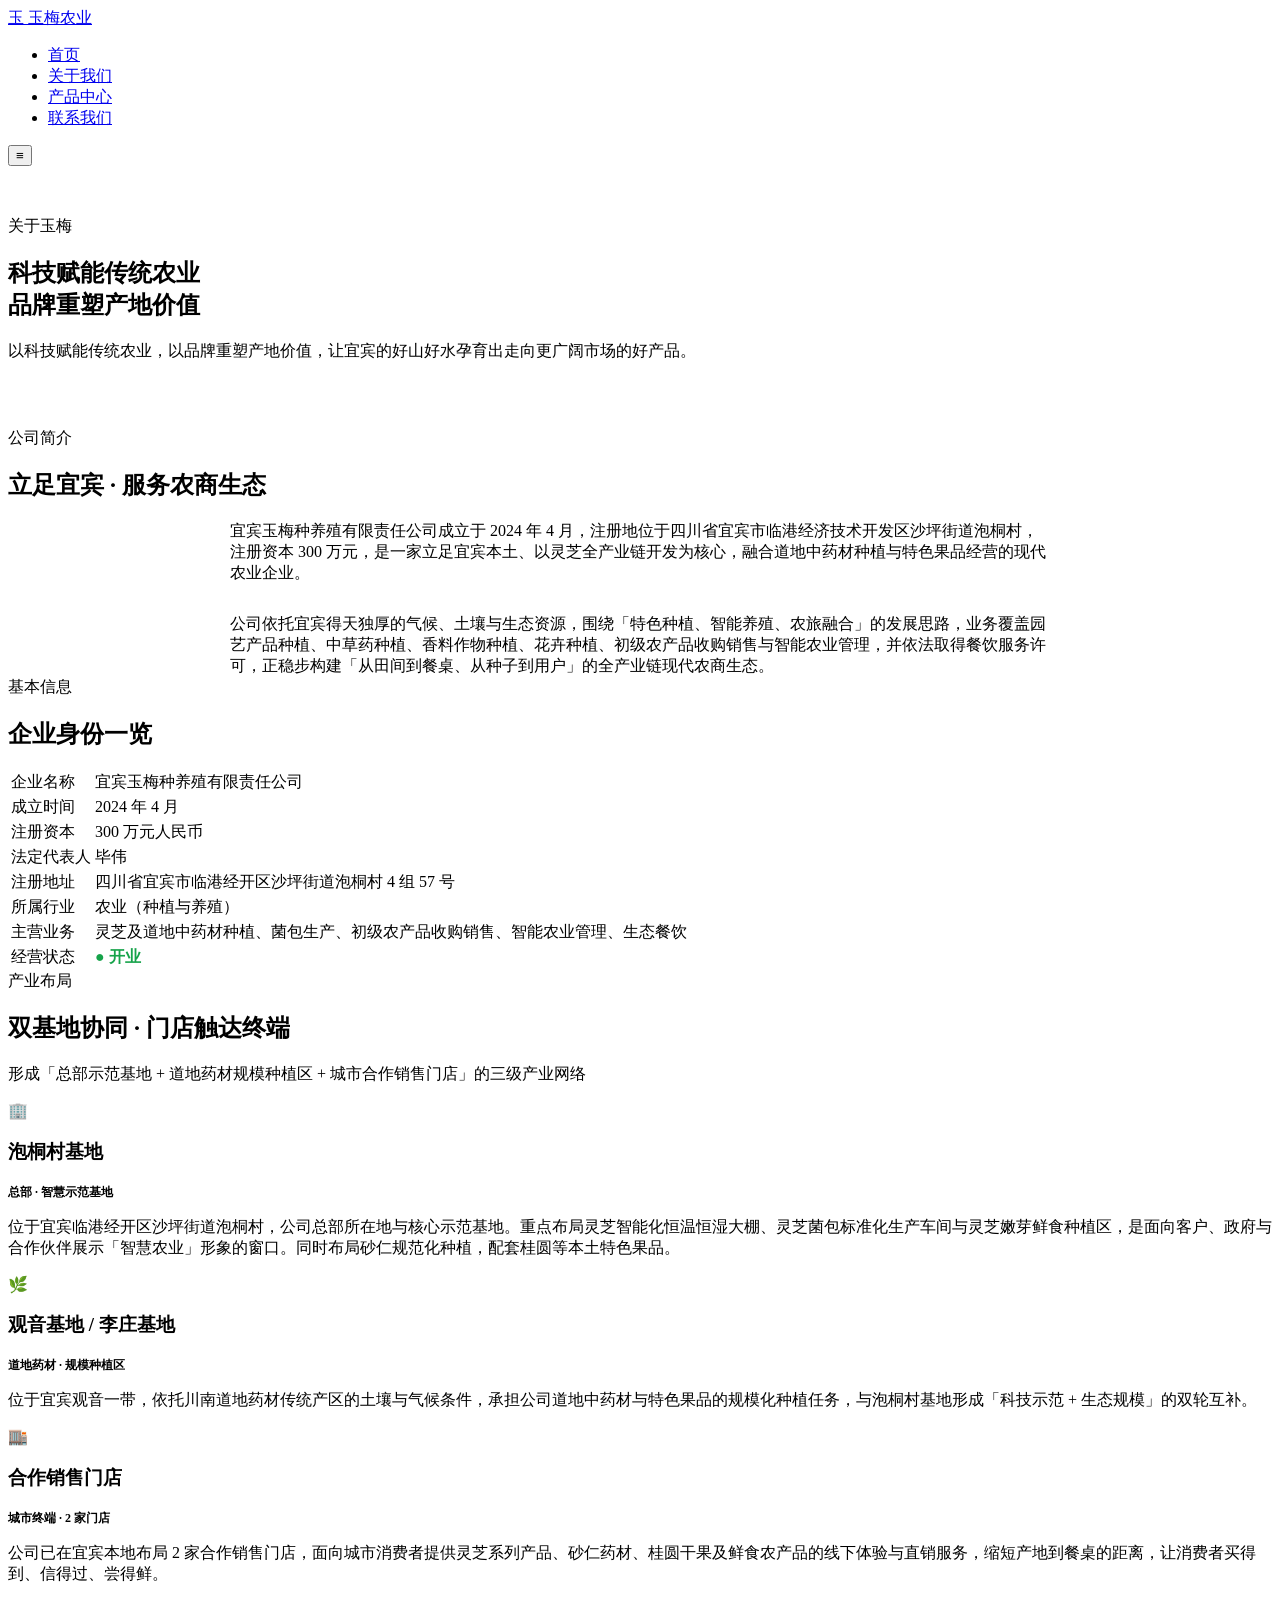
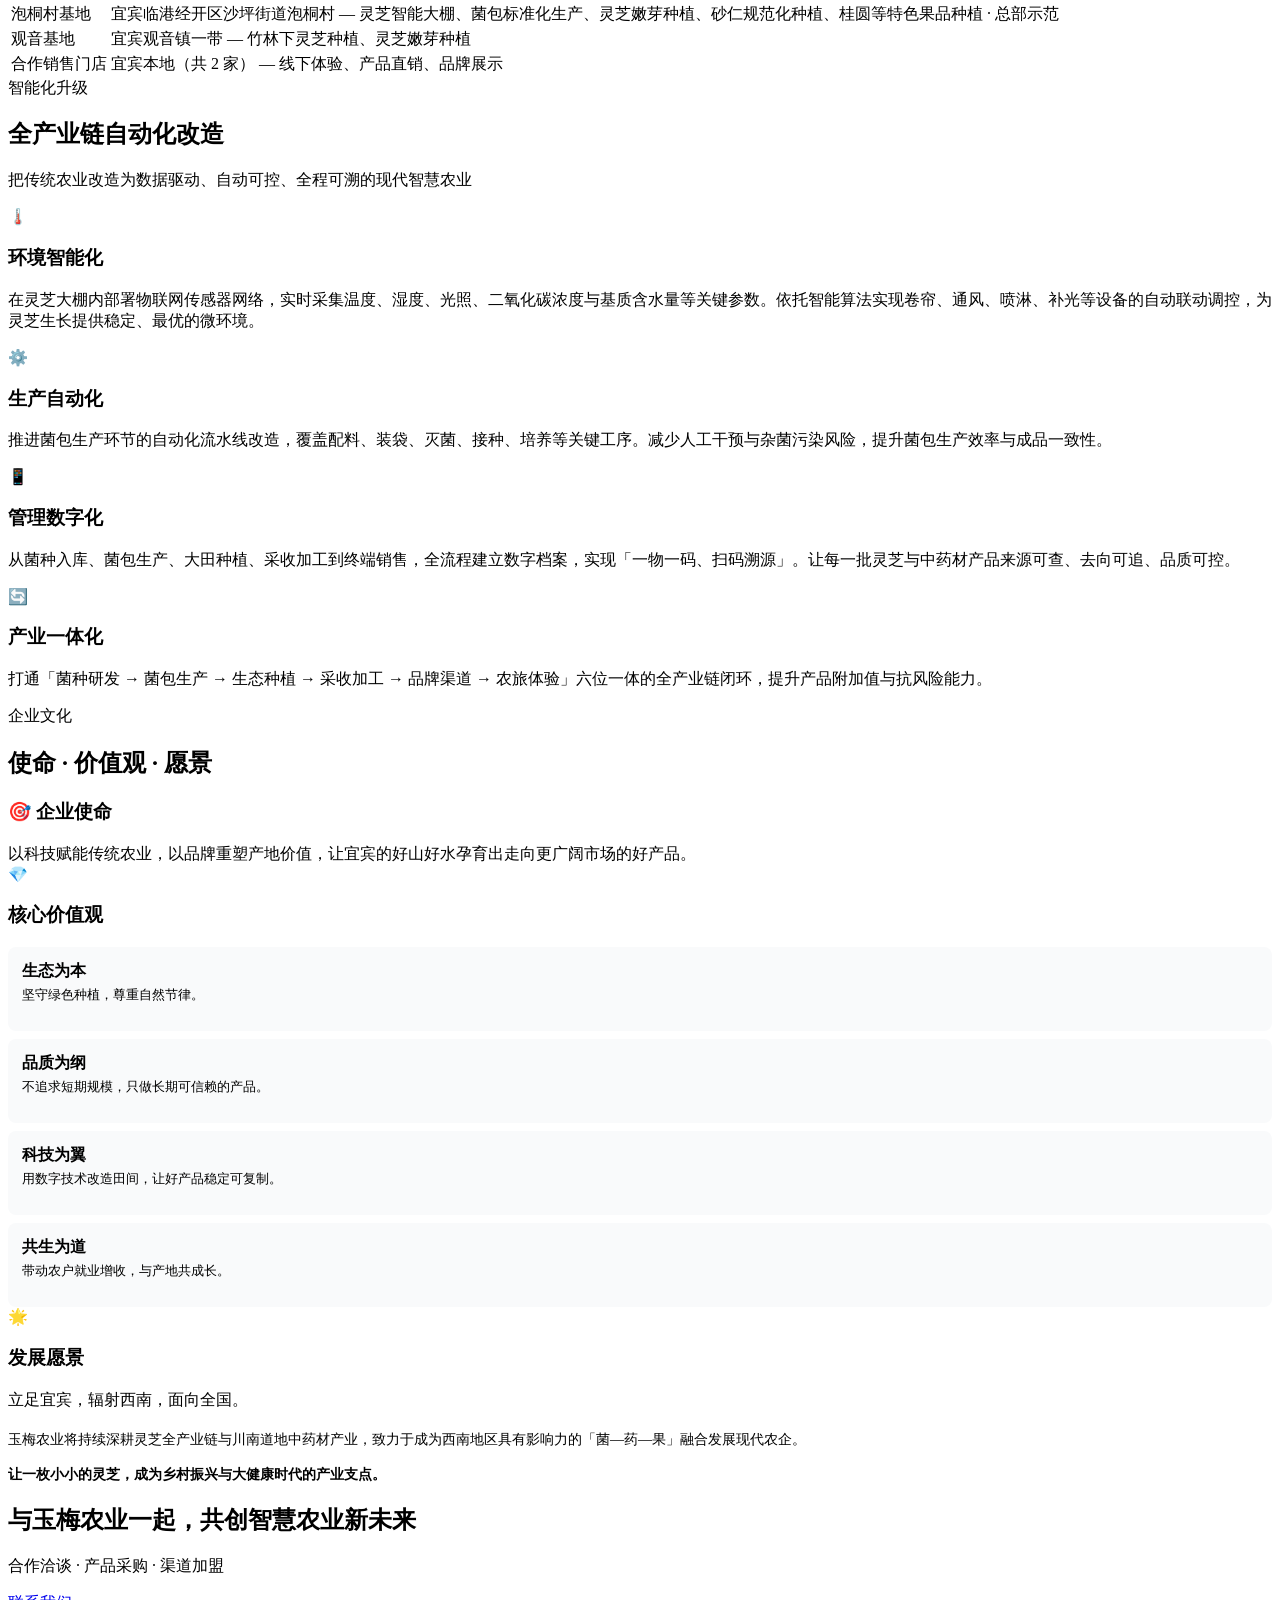
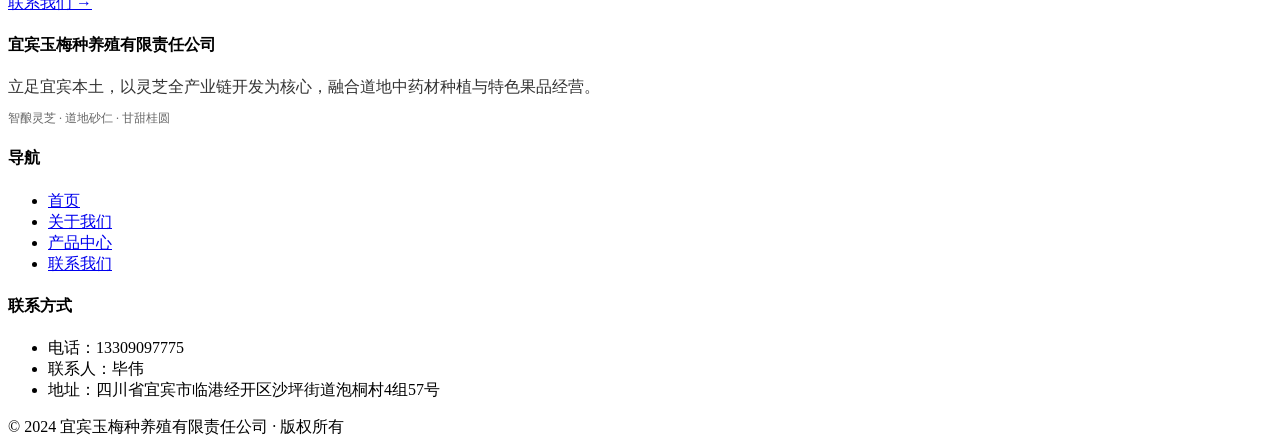
==== about.html @ 23564739 "Update about.html" ====
<!DOCTYPE html>
<html lang="zh-CN">
<head>
<meta charset="UTF-8">
<meta name="viewport" content="width=device-width, initial-scale=1.0">
<title>关于我们 · 宜宾玉梅种养殖有限责任公司</title>
<link rel="stylesheet" href="assets/style.css">
</head>
<body>

<nav class="navbar">
  <div class="container">
    <a href="index.html" class="logo">
      <span class="logo-mark">玉</span>
      <span>玉梅农业</span>
    </a>
    <ul class="nav-menu" id="navMenu">
      <li><a href="index.html">首页</a></li>
      <li><a href="about.html" class="active">关于我们</a></li>
      <li><a href="products.html">产品中心</a></li>
      <li><a href="contact.html">联系我们</a></li>
    </ul>
    <button class="nav-toggle" id="navToggle" aria-label="菜单">≡</button>
  </div>
</nav>

<!-- Hero 小幅 -->
<section class="hero" style="padding:50px 0 50px;">
  <div class="container">
    <div>
      <div class="hero-tag"><span class="dot"></span>关于玉梅</div>
      <h1>科技赋能传统农业<br>品牌<span class="accent">重塑产地价值</span></h1>
      <p>以科技赋能传统农业，以品牌重塑产地价值，让宜宾的好山好水孕育出走向更广阔市场的好产品。</p>
    </div>
  </div>
</section>

<!-- 公司简介 -->
<section class="section section-alt">
  <div class="container">
    <div class="section-header">
      <span class="eyebrow">公司简介</span>
      <h2>立足宜宾 · 服务农商生态</h2>
    </div>
    <p class="lead text-center" style="max-width:820px;margin:0 auto 30px;">
      宜宾玉梅种养殖有限责任公司成立于 2024 年 4 月，注册地位于四川省宜宾市临港经济技术开发区沙坪街道泡桐村，注册资本 300 万元，是一家立足宜宾本土、以灵芝全产业链开发为核心，融合道地中药材种植与特色果品经营的现代农业企业。
    </p>
    <p class="lead text-center" style="max-width:820px;margin:0 auto;">
      公司依托宜宾得天独厚的气候、土壤与生态资源，围绕「特色种植、智能养殖、农旅融合」的发展思路，业务覆盖园艺产品种植、中草药种植、香料作物种植、花卉种植、初级农产品收购销售与智能农业管理，并依法取得餐饮服务许可，正稳步构建「从田间到餐桌、从种子到用户」的全产业链现代农商生态。
    </p>
  </div>
</section>

<!-- 基本信息 -->
<section class="section">
  <div class="container">
    <div class="section-header">
      <span class="eyebrow">基本信息</span>
      <h2>企业身份一览</h2>
    </div>
    <table class="info-table">
      <tr><td class="label">企业名称</td><td class="value">宜宾玉梅种养殖有限责任公司</td></tr>
      <tr><td class="label">成立时间</td><td class="value">2024 年 4 月</td></tr>
      <tr><td class="label">注册资本</td><td class="value">300 万元人民币</td></tr>
      <tr><td class="label">法定代表人</td><td class="value">毕伟</td></tr>
      <tr><td class="label">注册地址</td><td class="value">四川省宜宾市临港经开区沙坪街道泡桐村 4 组 57 号</td></tr>
      <tr><td class="label">所属行业</td><td class="value">农业（种植与养殖）</td></tr>
      <tr><td class="label">主营业务</td><td class="value">灵芝及道地中药材种植、菌包生产、初级农产品收购销售、智能农业管理、生态餐饮</td></tr>
      <tr><td class="label">经营状态</td><td class="value"><span style="color:#16A34A;font-weight:600;">● 开业</span></td></tr>
    </table>
  </div>
</section>

<!-- 产业布局 -->
<section class="section section-alt">
  <div class="container">
    <div class="section-header">
      <span class="eyebrow">产业布局</span>
      <h2>双基地协同 · 门店触达终端</h2>
      <p>形成「总部示范基地 + 道地药材规模种植区 + 城市合作销售门店」的三级产业网络</p>
    </div>
    <div class="grid grid-3">
      <div class="card">
        <div class="card-icon">🏢</div>
        <h3>泡桐村基地</h3>
        <p style="color:var(--tech-dark);font-size:12px;font-weight:600;">总部 · 智慧示范基地</p>
        <p>位于宜宾临港经开区沙坪街道泡桐村，公司总部所在地与核心示范基地。重点布局灵芝智能化恒温恒湿大棚、灵芝菌包标准化生产车间与灵芝嫩芽鲜食种植区，是面向客户、政府与合作伙伴展示「智慧农业」形象的窗口。同时布局砂仁规范化种植，配套桂圆等本土特色果品。</p>
      </div>
      <div class="card">
        <div class="card-icon">🌿</div>
        <h3>观音基地 / 李庄基地</h3>
        <p style="color:var(--tech-dark);font-size:12px;font-weight:600;">道地药材 · 规模种植区</p>
        <p>位于宜宾观音一带，依托川南道地药材传统产区的土壤与气候条件，承担公司道地中药材与特色果品的规模化种植任务，与泡桐村基地形成「科技示范 + 生态规模」的双轮互补。</p>
      </div>
      <div class="card">
        <div class="card-icon">🏬</div>
        <h3>合作销售门店</h3>
        <p style="color:var(--tech-dark);font-size:12px;font-weight:600;">城市终端 · 2 家门店</p>
        <p>公司已在宜宾本地布局 2 家合作销售门店，面向城市消费者提供灵芝系列产品、砂仁药材、桂圆干果及鲜食农产品的线下体验与直销服务，缩短产地到餐桌的距离，让消费者买得到、信得过、尝得鲜。</p>
      </div>
    </div>

    <div class="mt-40">
      <table class="info-table">
        <tr><td class="label">泡桐村基地</td><td class="value">宜宾临港经开区沙坪街道泡桐村 — 灵芝智能大棚、菌包标准化生产、灵芝嫩芽种植、砂仁规范化种植、桂圆等特色果品种植 · 总部示范</td></tr>
        <tr><td class="label">观音基地</td><td class="value">宜宾观音镇一带 — 竹林下灵芝种植、灵芝嫩芽种植</td></tr>
        <tr><td class="label">合作销售门店</td><td class="value">宜宾本地（共 2 家） — 线下体验、产品直销、品牌展示</td></tr>
      </table>
    </div>
  </div>
</section>

<!-- 智慧化升级 -->
<section class="section">
  <div class="container">
    <div class="section-header">
      <span class="eyebrow">智能化升级</span>
      <h2>全产业链自动化改造</h2>
      <p>把传统农业改造为数据驱动、自动可控、全程可溯的现代智慧农业</p>
    </div>
    <div class="grid grid-2">
      <div class="card">
        <div class="card-icon">🌡️</div>
        <h3>环境智能化</h3>
        <p>在灵芝大棚内部署物联网传感器网络，实时采集温度、湿度、光照、二氧化碳浓度与基质含水量等关键参数。依托智能算法实现卷帘、通风、喷淋、补光等设备的自动联动调控，为灵芝生长提供稳定、最优的微环境。</p>
      </div>
      <div class="card">
        <div class="card-icon">⚙️</div>
        <h3>生产自动化</h3>
        <p>推进菌包生产环节的自动化流水线改造，覆盖配料、装袋、灭菌、接种、培养等关键工序。减少人工干预与杂菌污染风险，提升菌包生产效率与成品一致性。</p>
      </div>
      <div class="card">
        <div class="card-icon">📱</div>
        <h3>管理数字化</h3>
        <p>从菌种入库、菌包生产、大田种植、采收加工到终端销售，全流程建立数字档案，实现「一物一码、扫码溯源」。让每一批灵芝与中药材产品来源可查、去向可追、品质可控。</p>
      </div>
      <div class="card">
        <div class="card-icon">🔄</div>
        <h3>产业一体化</h3>
        <p>打通「菌种研发 → 菌包生产 → 生态种植 → 采收加工 → 品牌渠道 → 农旅体验」六位一体的全产业链闭环，提升产品附加值与抗风险能力。</p>
      </div>
    </div>
  </div>
</section>

<!-- 企业文化 -->
<section class="section section-alt">
  <div class="container">
    <div class="section-header">
      <span class="eyebrow">企业文化</span>
      <h2>使命 · 价值观 · 愿景</h2>
    </div>

    <div class="card mb-20" style="border-left:4px solid var(--tech);">
      <h3 style="color:var(--tech-dark);">🎯 企业使命</h3>
      <p class="lead" style="margin:0;">以科技赋能传统农业，以品牌重塑产地价值，让宜宾的好山好水孕育出走向更广阔市场的好产品。</p>
    </div>

    <div class="grid grid-2 mt-20">
      <div class="card">
        <div class="card-icon">💎</div>
        <h3>核心价值观</h3>
        <div class="tag-list" style="margin-top:14px;">
          <div style="padding:14px;background:#F9FAFB;border-radius:8px;margin-bottom:8px;">
            <strong style="color:var(--green);">生态为本</strong>
            <p style="font-size:13px;color:var(--muted);margin-top:4px;">坚守绿色种植，尊重自然节律。</p>
          </div>
          <div style="padding:14px;background:#F9FAFB;border-radius:8px;margin-bottom:8px;">
            <strong style="color:var(--green);">品质为纲</strong>
            <p style="font-size:13px;color:var(--muted);margin-top:4px;">不追求短期规模，只做长期可信赖的产品。</p>
          </div>
          <div style="padding:14px;background:#F9FAFB;border-radius:8px;margin-bottom:8px;">
            <strong style="color:var(--green);">科技为翼</strong>
            <p style="font-size:13px;color:var(--muted);margin-top:4px;">用数字技术改造田间，让好产品稳定可复制。</p>
          </div>
          <div style="padding:14px;background:#F9FAFB;border-radius:8px;">
            <strong style="color:var(--green);">共生为道</strong>
            <p style="font-size:13px;color:var(--muted);margin-top:4px;">带动农户就业增收，与产地共成长。</p>
          </div>
        </div>
      </div>
      <div class="card">
        <div class="card-icon">🌟</div>
        <h3>发展愿景</h3>
        <p class="lead">立足宜宾，辐射西南，面向全国。</p>
        <p style="margin-top:14px;font-size:14px;color:var(--muted);line-height:1.8;">
          玉梅农业将持续深耕灵芝全产业链与川南道地中药材产业，致力于成为西南地区具有影响力的「菌—药—果」融合发展现代农企。
        </p>
        <p style="margin-top:14px;font-size:14px;color:var(--green);font-weight:600;">
          让一枚小小的灵芝，成为乡村振兴与大健康时代的产业支点。
        </p>
      </div>
    </div>
  </div>
</section>

<!-- CTA -->
<section class="cta">
  <div class="container">
    <h2>与玉梅农业一起，共创智慧农业新未来</h2>
    <p>合作洽谈 · 产品采购 · 渠道加盟</p>
    <a href="contact.html" class="btn btn-primary">联系我们 →</a>
  </div>
</section>

<footer>
  <div class="container">
    <div class="footer-grid">
      <div>
        <h4>宜宾玉梅种养殖有限责任公司</h4>
        <p style="margin-bottom:10px;opacity:.8;">立足宜宾本土，以灵芝全产业链开发为核心，融合道地中药材种植与特色果品经营。</p>
        <p style="opacity:.6;font-size:12px;">智酿灵芝 · 道地砂仁 · 甘甜桂圆</p>
      </div>
      <div>
        <h4>导航</h4>
        <ul>
          <li><a href="index.html">首页</a></li>
          <li><a href="about.html">关于我们</a></li>
          <li><a href="products.html">产品中心</a></li>
          <li><a href="contact.html">联系我们</a></li>
        </ul>
      </div>
      <div>
        <h4>联系方式</h4>
        <ul>
          <li>电话：13309097775</li>
          <li>联系人：毕伟</li>
          <li>地址：四川省宜宾市临港经开区沙坪街道泡桐村4组57号</li>
        </ul>
      </div>
    </div>
    <div class="footer-bottom">
      © 2024 宜宾玉梅种养殖有限责任公司 · 版权所有
    </div>
  </div>
</footer>

<script>
  document.getElementById('navToggle').addEventListener('click', function() {
    document.getElementById('navMenu').classList.toggle('open');
  });
</script>
</body>
</html>
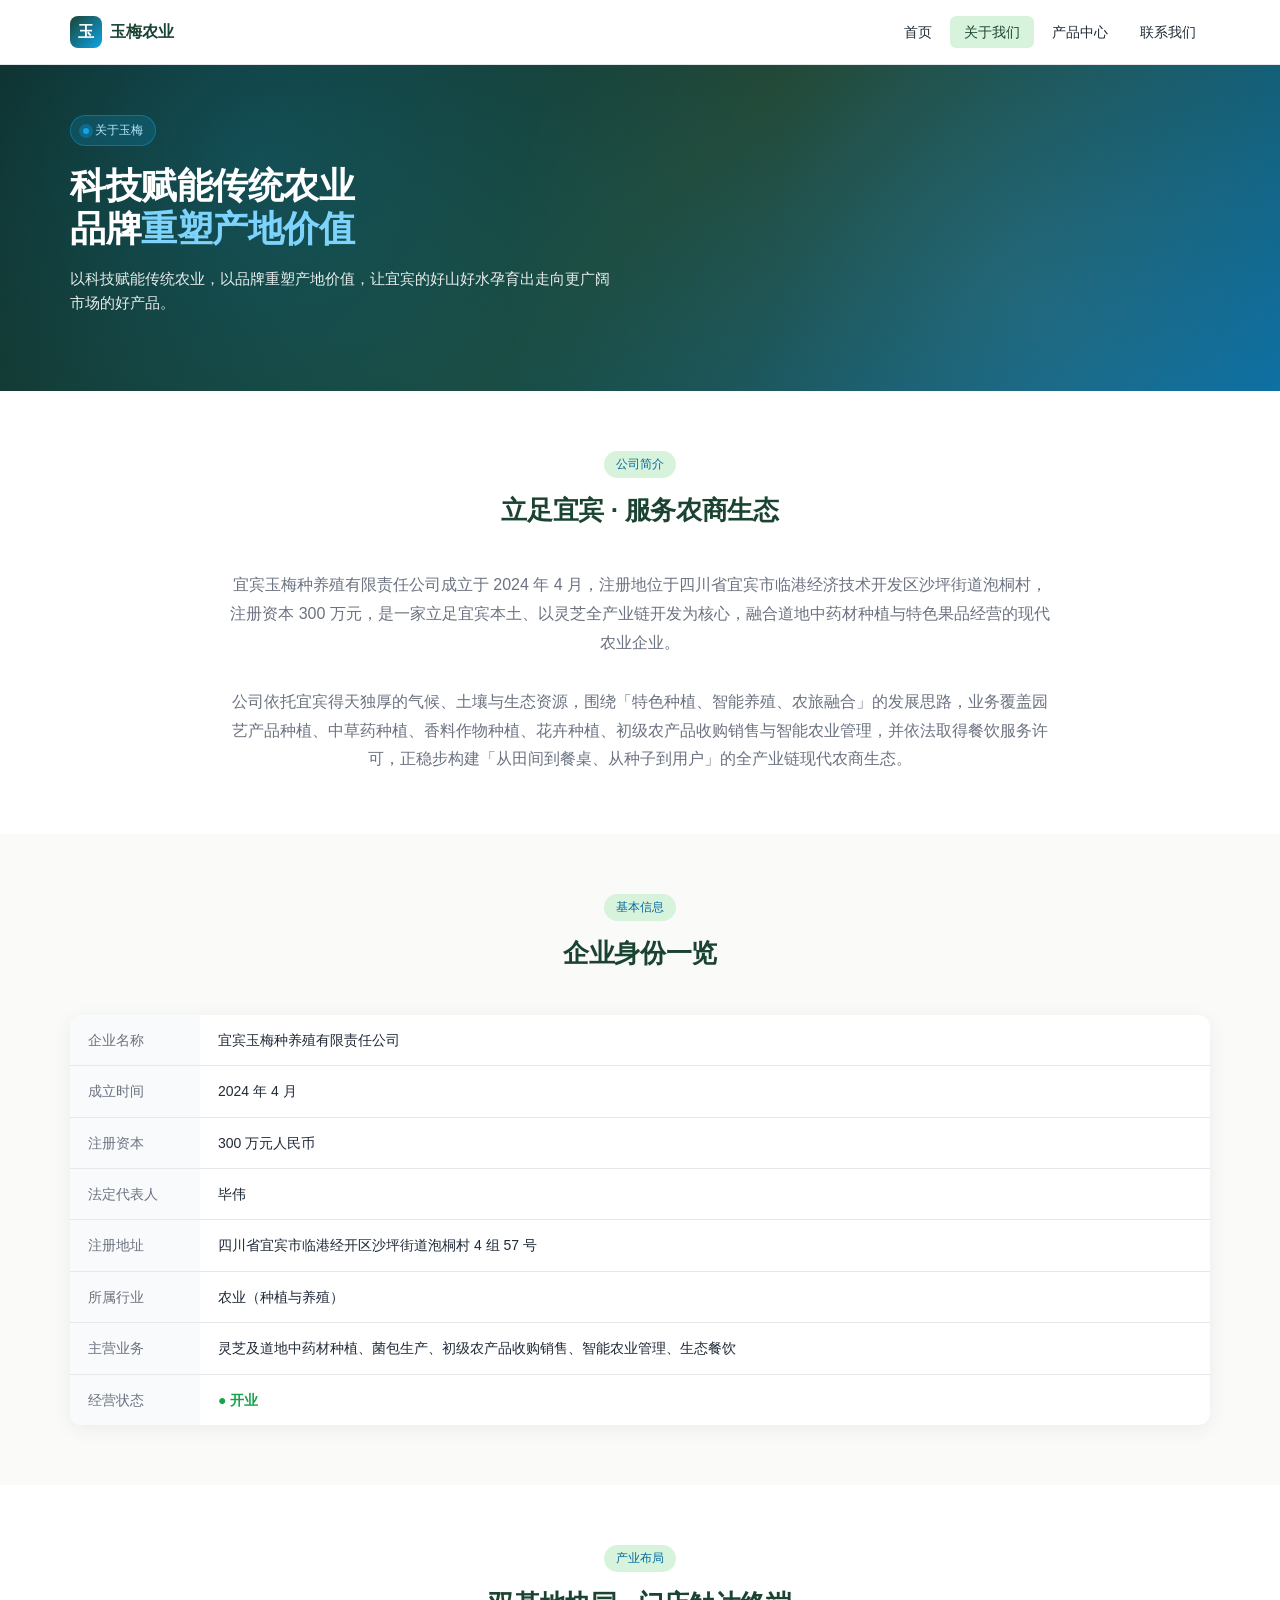
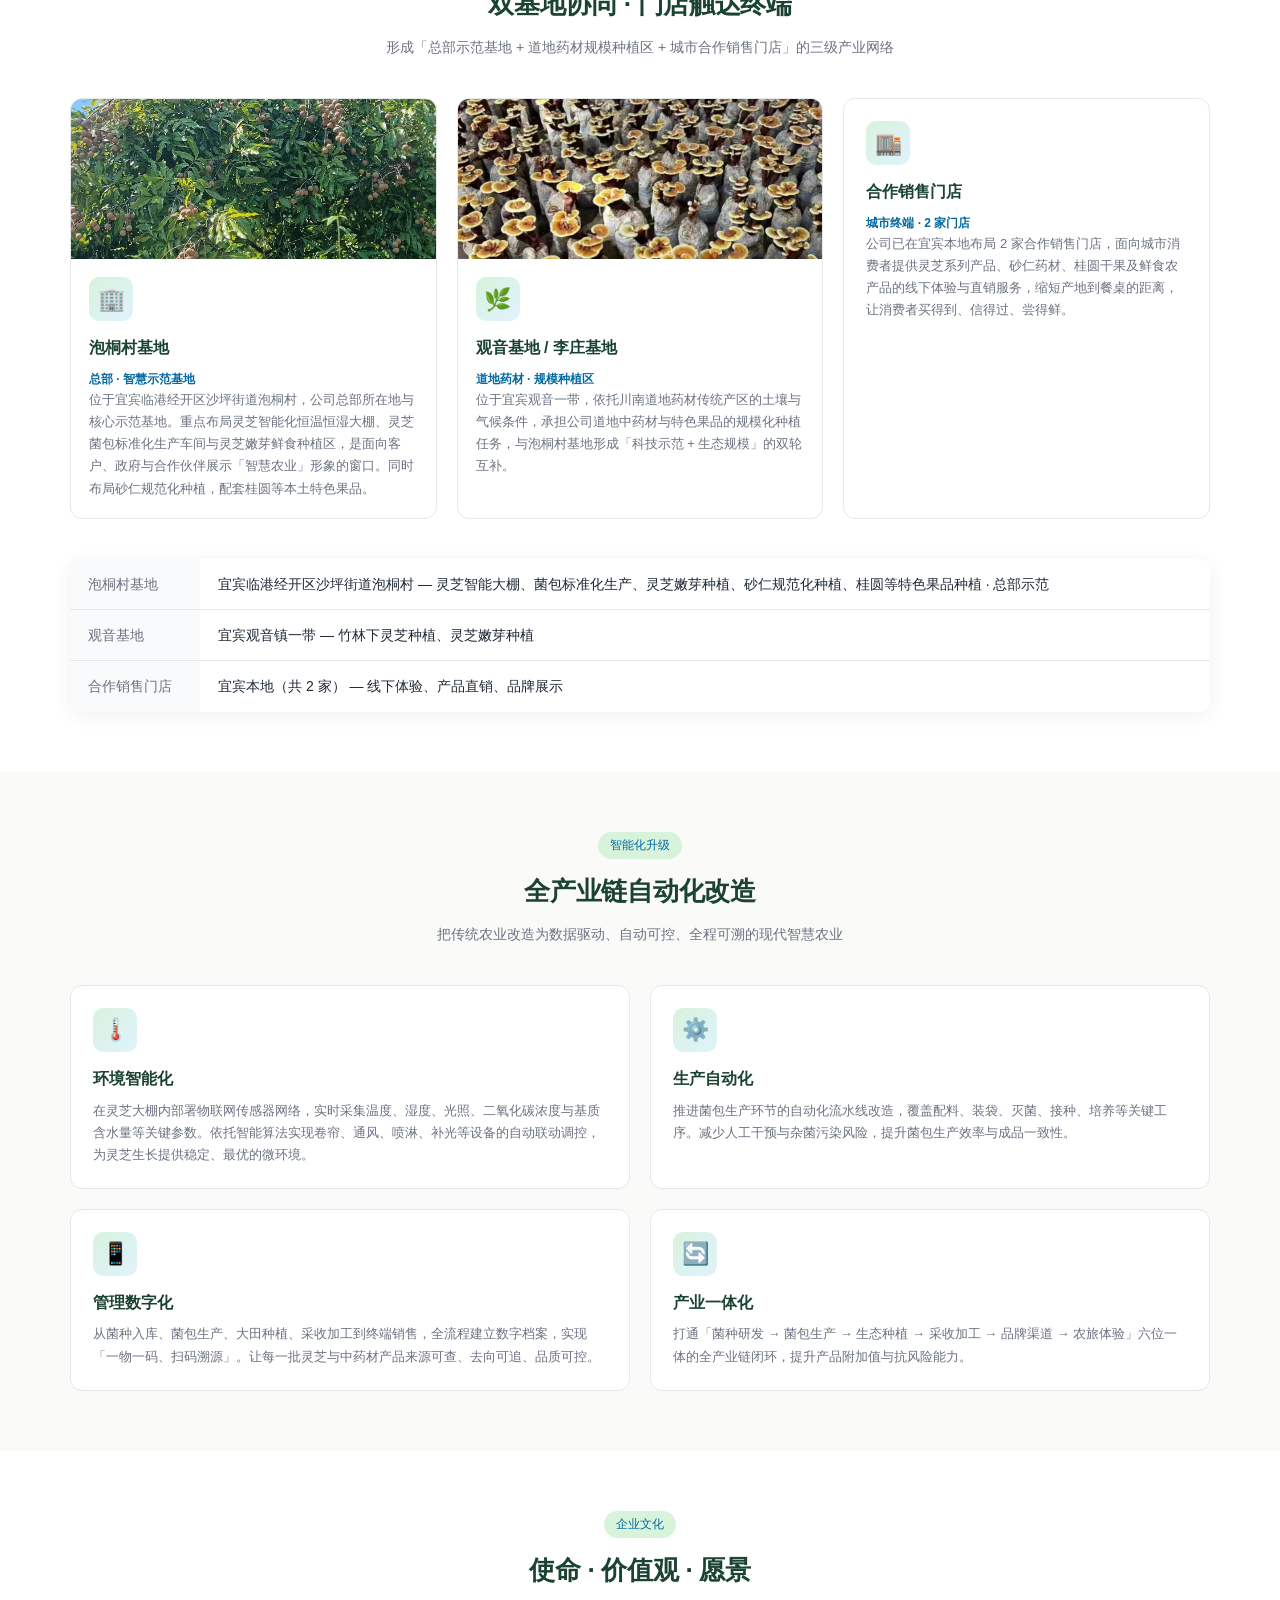
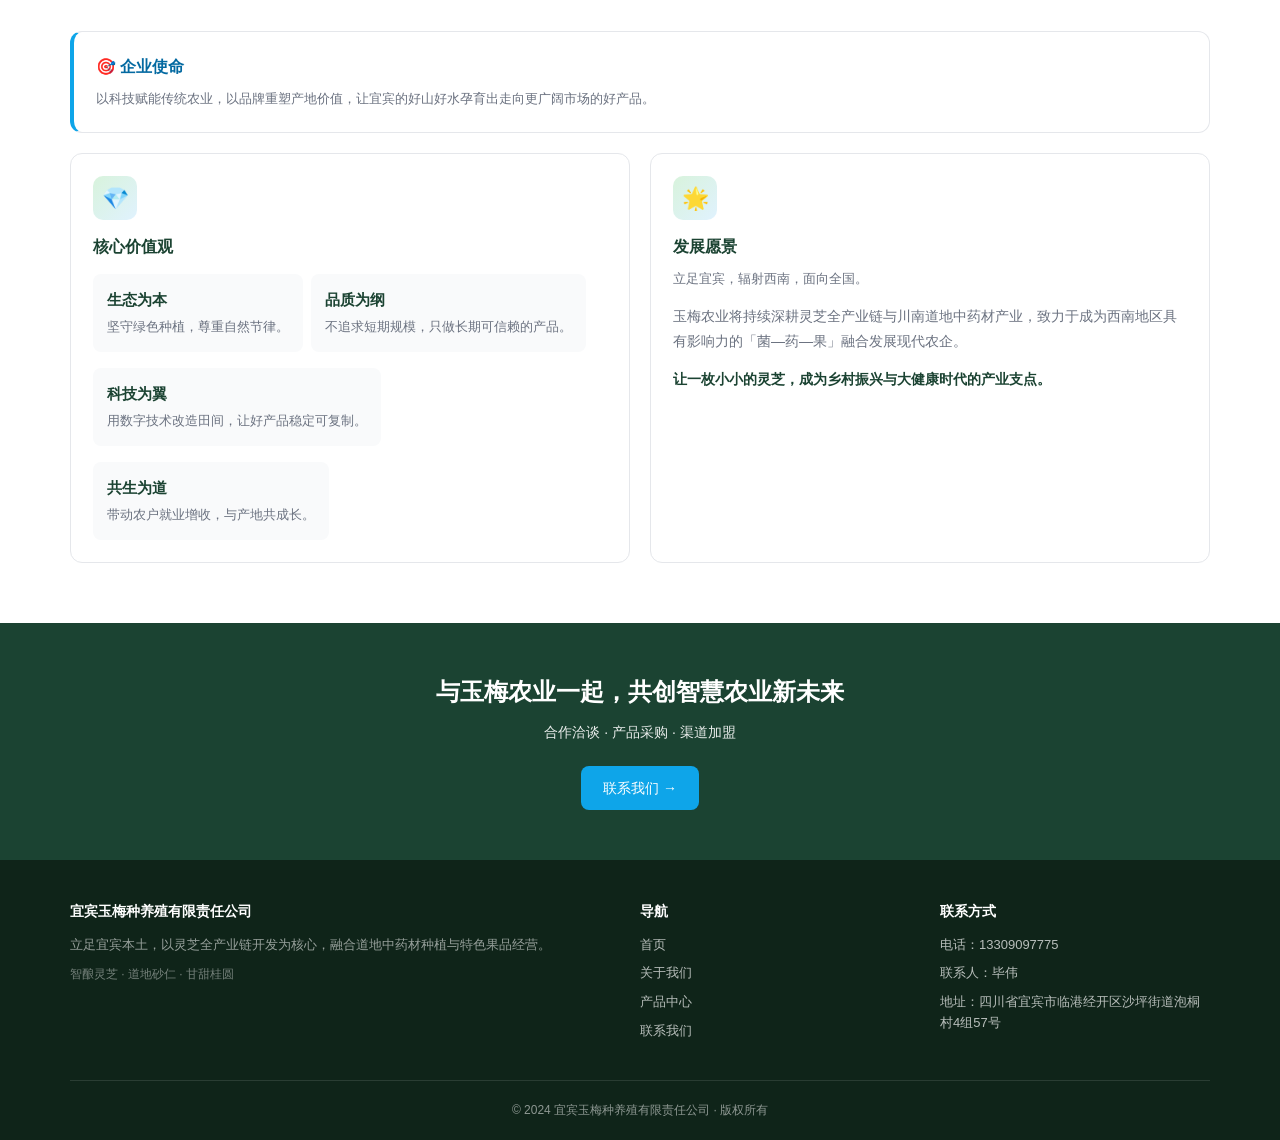
==== commit ab279113: "Update about.html with real images" ====
--- a/about.html
+++ b/about.html
@@ -80,17 +80,27 @@
       <p>形成「总部示范基地 + 道地药材规模种植区 + 城市合作销售门店」的三级产业网络</p>
     </div>
     <div class="grid grid-3">
-      <div class="card">
-        <div class="card-icon">🏢</div>
-        <h3>泡桐村基地</h3>
-        <p style="color:var(--tech-dark);font-size:12px;font-weight:600;">总部 · 智慧示范基地</p>
-        <p>位于宜宾临港经开区沙坪街道泡桐村，公司总部所在地与核心示范基地。重点布局灵芝智能化恒温恒湿大棚、灵芝菌包标准化生产车间与灵芝嫩芽鲜食种植区，是面向客户、政府与合作伙伴展示「智慧农业」形象的窗口。同时布局砂仁规范化种植，配套桂圆等本土特色果品。</p>
-      </div>
-      <div class="card">
-        <div class="card-icon">🌿</div>
-        <h3>观音基地 / 李庄基地</h3>
-        <p style="color:var(--tech-dark);font-size:12px;font-weight:600;">道地药材 · 规模种植区</p>
-        <p>位于宜宾观音一带，依托川南道地药材传统产区的土壤与气候条件，承担公司道地中药材与特色果品的规模化种植任务，与泡桐村基地形成「科技示范 + 生态规模」的双轮互补。</p>
+      <div class="card" style="padding:0;overflow:hidden;">
+        <div style="height:160px;overflow:hidden;">
+          <img src="assets/images/farm-env.jpg" alt="泡桐村基地种植环境" style="width:100%;height:100%;object-fit:cover;display:block;">
+        </div>
+        <div style="padding:18px;">
+          <div class="card-icon">🏢</div>
+          <h3>泡桐村基地</h3>
+          <p style="color:var(--tech-dark);font-size:12px;font-weight:600;">总部 · 智慧示范基地</p>
+          <p>位于宜宾临港经开区沙坪街道泡桐村，公司总部所在地与核心示范基地。重点布局灵芝智能化恒温恒湿大棚、灵芝菌包标准化生产车间与灵芝嫩芽鲜食种植区，是面向客户、政府与合作伙伴展示「智慧农业」形象的窗口。同时布局砂仁规范化种植，配套桂圆等本土特色果品。</p>
+        </div>
+      </div>
+      <div class="card" style="padding:0;overflow:hidden;">
+        <div style="height:160px;overflow:hidden;">
+          <img src="assets/images/farm-scene.jpg" alt="观音基地种植情况" style="width:100%;height:100%;object-fit:cover;display:block;">
+        </div>
+        <div style="padding:18px;">
+          <div class="card-icon">🌿</div>
+          <h3>观音基地 / 李庄基地</h3>
+          <p style="color:var(--tech-dark);font-size:12px;font-weight:600;">道地药材 · 规模种植区</p>
+          <p>位于宜宾观音一带，依托川南道地药材传统产区的土壤与气候条件，承担公司道地中药材与特色果品的规模化种植任务，与泡桐村基地形成「科技示范 + 生态规模」的双轮互补。</p>
+        </div>
       </div>
       <div class="card">
         <div class="card-icon">🏬</div>
--- a/assets/style.css
+++ b/assets/style.css
@@ -0,0 +1,545 @@
+/* ===========================================
+   玉梅农业 · 企业官网统一样式
+   生态绿 + 科技蓝 · 移动优先响应式
+   =========================================== */
+
+:root {
+  --green: #1B4332;
+  --green-light: #2D6A4F;
+  --green-soft: #D8F3DC;
+  --tech: #0EA5E9;
+  --tech-dark: #0369A1;
+  --bg: #FAFAF9;
+  --card: #FFFFFF;
+  --text: #1F2937;
+  --muted: #6B7280;
+  --border: #E5E7EB;
+  --shadow: 0 4px 20px rgba(0,0,0,.06);
+  --shadow-lg: 0 10px 40px rgba(0,0,0,.10);
+}
+
+* { box-sizing: border-box; margin: 0; padding: 0; }
+html { scroll-behavior: smooth; }
+body {
+  font-family: -apple-system, "PingFang SC", "Microsoft YaHei", "Helvetica Neue", Arial, sans-serif;
+  background: var(--bg);
+  color: var(--text);
+  line-height: 1.6;
+  font-size: 15px;
+  -webkit-font-smoothing: antialiased;
+}
+
+.container { max-width: 1180px; margin: 0 auto; padding: 0 20px; }
+
+/* ============ 顶部导航 ============ */
+.navbar {
+  position: sticky;
+  top: 0;
+  background: rgba(255,255,255,.95);
+  backdrop-filter: blur(10px);
+  border-bottom: 1px solid var(--border);
+  z-index: 100;
+}
+.navbar .container {
+  display: flex;
+  align-items: center;
+  justify-content: space-between;
+  height: 64px;
+}
+.logo {
+  display: flex;
+  align-items: center;
+  gap: 8px;
+  text-decoration: none;
+  color: var(--green);
+  font-weight: 700;
+  font-size: 16px;
+}
+.logo .logo-mark {
+  width: 32px;
+  height: 32px;
+  border-radius: 8px;
+  background: linear-gradient(135deg, var(--green), var(--tech));
+  display: flex;
+  align-items: center;
+  justify-content: center;
+  color: #fff;
+  font-size: 16px;
+  font-weight: 700;
+}
+.nav-menu {
+  display: flex;
+  gap: 4px;
+  list-style: none;
+}
+.nav-menu a {
+  text-decoration: none;
+  color: var(--text);
+  font-size: 14px;
+  padding: 8px 14px;
+  border-radius: 6px;
+  transition: all .15s;
+}
+.nav-menu a:hover, .nav-menu a.active {
+  color: var(--green);
+  background: var(--green-soft);
+}
+.nav-toggle { display: none; }
+
+@media (max-width: 720px) {
+  .nav-menu {
+    display: none;
+    position: absolute;
+    top: 64px;
+    left: 0;
+    right: 0;
+    background: #fff;
+    flex-direction: column;
+    padding: 8px 16px;
+    border-bottom: 1px solid var(--border);
+    box-shadow: var(--shadow);
+  }
+  .nav-menu.open { display: flex; }
+  .nav-toggle {
+    display: inline-flex;
+    background: transparent;
+    border: 1px solid var(--border);
+    border-radius: 6px;
+    padding: 6px 10px;
+    cursor: pointer;
+    font-size: 18px;
+    color: var(--green);
+  }
+}
+
+/* ============ Hero ============ */
+.hero {
+  position: relative;
+  background: linear-gradient(135deg, #0F2419 0%, #1B4332 50%, #0369A1 100%);
+  color: #fff;
+  padding: 70px 0 80px;
+  overflow: hidden;
+}
+.hero::before {
+  content: "";
+  position: absolute;
+  inset: 0;
+  background:
+    radial-gradient(circle at 20% 30%, rgba(14,165,233,.25), transparent 50%),
+    radial-gradient(circle at 80% 70%, rgba(216,243,220,.10), transparent 50%);
+  pointer-events: none;
+}
+.hero .container {
+  position: relative;
+  display: grid;
+  grid-template-columns: 1.4fr 1fr;
+  gap: 40px;
+  align-items: center;
+}
+.hero-tag {
+  display: inline-flex;
+  align-items: center;
+  gap: 6px;
+  padding: 5px 12px;
+  background: rgba(14,165,233,.18);
+  border: 1px solid rgba(14,165,233,.4);
+  border-radius: 999px;
+  font-size: 12px;
+  color: #BAE6FD;
+  margin-bottom: 18px;
+}
+.hero-tag .dot {
+  width: 6px; height: 6px;
+  background: var(--tech);
+  border-radius: 50%;
+  box-shadow: 0 0 0 4px rgba(14,165,233,.3);
+}
+.hero h1 {
+  font-size: 36px;
+  line-height: 1.2;
+  font-weight: 700;
+  margin-bottom: 16px;
+  letter-spacing: -.5px;
+}
+.hero h1 .accent { color: #7DD3FC; }
+.hero p {
+  font-size: 15px;
+  opacity: .9;
+  margin-bottom: 26px;
+  max-width: 540px;
+}
+.hero-actions {
+  display: flex;
+  gap: 12px;
+  flex-wrap: wrap;
+}
+.btn {
+  display: inline-flex;
+  align-items: center;
+  gap: 6px;
+  padding: 11px 22px;
+  border-radius: 8px;
+  font-size: 14px;
+  font-weight: 500;
+  text-decoration: none;
+  cursor: pointer;
+  border: none;
+  transition: all .15s;
+  font-family: inherit;
+}
+.btn-primary {
+  background: var(--tech);
+  color: #fff;
+}
+.btn-primary:hover { background: var(--tech-dark); transform: translateY(-1px); }
+.btn-ghost {
+  background: rgba(255,255,255,.08);
+  color: #fff;
+  border: 1px solid rgba(255,255,255,.3);
+}
+.btn-ghost:hover { background: rgba(255,255,255,.15); }
+.btn-green {
+  background: var(--green);
+  color: #fff;
+}
+.btn-green:hover { background: #14532D; }
+
+.hero-card {
+  background: rgba(255,255,255,.08);
+  border: 1px solid rgba(255,255,255,.18);
+  border-radius: 14px;
+  padding: 22px;
+  backdrop-filter: blur(8px);
+}
+.hero-card h3 {
+  font-size: 13px;
+  opacity: .8;
+  margin-bottom: 14px;
+  font-weight: 500;
+}
+.hero-stats {
+  display: grid;
+  grid-template-columns: 1fr 1fr;
+  gap: 14px;
+}
+.hero-stat {
+  text-align: left;
+}
+.hero-stat .num {
+  font-size: 24px;
+  font-weight: 700;
+  color: #7DD3FC;
+  line-height: 1;
+}
+.hero-stat .label {
+  font-size: 12px;
+  opacity: .75;
+  margin-top: 4px;
+}
+
+@media (max-width: 900px) {
+  .hero .container { grid-template-columns: 1fr; }
+  .hero h1 { font-size: 28px; }
+  .hero-card { display: none; }
+}
+
+/* ============ 通用区块 ============ */
+.section { padding: 60px 0; }
+.section-alt { background: #fff; }
+.section-header {
+  text-align: center;
+  margin-bottom: 40px;
+}
+.section-header .eyebrow {
+  display: inline-block;
+  font-size: 12px;
+  color: var(--tech-dark);
+  background: var(--green-soft);
+  padding: 4px 12px;
+  border-radius: 999px;
+  margin-bottom: 12px;
+  font-weight: 500;
+}
+.section-header h2 {
+  font-size: 26px;
+  color: var(--green);
+  font-weight: 700;
+  margin-bottom: 10px;
+  letter-spacing: -.3px;
+}
+.section-header p {
+  color: var(--muted);
+  font-size: 14px;
+  max-width: 640px;
+  margin: 0 auto;
+}
+
+/* ============ 卡片网格 ============ */
+.grid {
+  display: grid;
+  gap: 20px;
+}
+.grid-3 { grid-template-columns: repeat(3, 1fr); }
+.grid-2 { grid-template-columns: repeat(2, 1fr); }
+@media (max-width: 900px) {
+  .grid-3 { grid-template-columns: 1fr 1fr; }
+}
+@media (max-width: 600px) {
+  .grid-3, .grid-2 { grid-template-columns: 1fr; }
+}
+
+.card {
+  background: var(--card);
+  border: 1px solid var(--border);
+  border-radius: 12px;
+  padding: 22px;
+  transition: all .2s;
+}
+.card:hover {
+  box-shadow: var(--shadow-lg);
+  transform: translateY(-2px);
+  border-color: var(--green-light);
+}
+.card-icon {
+  width: 44px;
+  height: 44px;
+  border-radius: 10px;
+  background: linear-gradient(135deg, var(--green-soft), #E0F2FE);
+  display: flex;
+  align-items: center;
+  justify-content: center;
+  font-size: 22px;
+  margin-bottom: 14px;
+}
+.card h3 {
+  font-size: 16px;
+  font-weight: 600;
+  margin-bottom: 8px;
+  color: var(--green);
+}
+.card p {
+  font-size: 13px;
+  color: var(--muted);
+  line-height: 1.7;
+}
+
+/* ============ 产品卡 ============ */
+.product-card {
+  background: var(--card);
+  border-radius: 14px;
+  overflow: hidden;
+  border: 1px solid var(--border);
+  transition: all .2s;
+}
+.product-card:hover { box-shadow: var(--shadow-lg); transform: translateY(-3px); }
+.product-cover {
+  height: 160px;
+  background: linear-gradient(135deg, var(--green-soft), #E0F2FE);
+  display: flex;
+  align-items: center;
+  justify-content: center;
+  font-size: 56px;
+}
+.product-body { padding: 18px; }
+.product-tag {
+  display: inline-block;
+  font-size: 11px;
+  padding: 2px 8px;
+  border-radius: 999px;
+  background: var(--green-soft);
+  color: var(--green);
+  margin-bottom: 8px;
+  font-weight: 500;
+}
+.product-body h3 {
+  font-size: 17px;
+  font-weight: 600;
+  color: var(--text);
+  margin-bottom: 8px;
+}
+.product-body p {
+  font-size: 13px;
+  color: var(--muted);
+  margin-bottom: 12px;
+  line-height: 1.7;
+}
+.product-spec {
+  font-size: 12px;
+  color: var(--tech-dark);
+  padding-top: 10px;
+  border-top: 1px dashed var(--border);
+}
+
+/* ============ 信息表 ============ */
+.info-table {
+  width: 100%;
+  border-collapse: collapse;
+  background: #fff;
+  border-radius: 12px;
+  overflow: hidden;
+  box-shadow: var(--shadow);
+}
+.info-table tr { border-bottom: 1px solid var(--border); }
+.info-table tr:last-child { border-bottom: none; }
+.info-table td {
+  padding: 14px 18px;
+  font-size: 14px;
+  vertical-align: top;
+}
+.info-table td.label {
+  background: #F9FAFB;
+  color: var(--muted);
+  width: 130px;
+  font-weight: 500;
+}
+.info-table td.value { color: var(--text); }
+
+/* ============ 时间线 ============ */
+.timeline {
+  position: relative;
+  padding-left: 28px;
+}
+.timeline::before {
+  content: "";
+  position: absolute;
+  left: 8px;
+  top: 6px;
+  bottom: 6px;
+  width: 2px;
+  background: linear-gradient(var(--green), var(--tech));
+}
+.timeline-item {
+  position: relative;
+  margin-bottom: 20px;
+}
+.timeline-item::before {
+  content: "";
+  position: absolute;
+  left: -28px;
+  top: 6px;
+  width: 14px;
+  height: 14px;
+  border-radius: 50%;
+  background: #fff;
+  border: 3px solid var(--green);
+}
+.timeline-item .time {
+  font-size: 12px;
+  color: var(--tech-dark);
+  font-weight: 600;
+  margin-bottom: 4px;
+}
+.timeline-item h4 {
+  font-size: 15px;
+  margin-bottom: 4px;
+  color: var(--text);
+}
+.timeline-item p {
+  font-size: 13px;
+  color: var(--muted);
+}
+
+/* ============ 数据条 ============ */
+.stat-band {
+  background: linear-gradient(135deg, var(--green), var(--tech-dark));
+  color: #fff;
+  padding: 50px 0;
+}
+.stat-band .grid {
+  grid-template-columns: repeat(4, 1fr);
+  text-align: center;
+}
+.stat-band .num {
+  font-size: 32px;
+  font-weight: 700;
+  margin-bottom: 4px;
+}
+.stat-band .label {
+  font-size: 13px;
+  opacity: .85;
+}
+@media (max-width: 700px) {
+  .stat-band .grid { grid-template-columns: 1fr 1fr; gap: 24px; }
+}
+
+/* ============ CTA ============ */
+.cta {
+  background: var(--green);
+  color: #fff;
+  padding: 50px 0;
+  text-align: center;
+}
+.cta h2 {
+  font-size: 24px;
+  margin-bottom: 10px;
+}
+.cta p {
+  opacity: .9;
+  margin-bottom: 22px;
+  font-size: 14px;
+}
+
+/* ============ 页脚 ============ */
+footer {
+  background: #0F2419;
+  color: rgba(255,255,255,.7);
+  padding: 40px 0 20px;
+  font-size: 13px;
+}
+.footer-grid {
+  display: grid;
+  grid-template-columns: 2fr 1fr 1fr;
+  gap: 30px;
+  margin-bottom: 30px;
+}
+.footer-grid h4 {
+  color: #fff;
+  font-size: 14px;
+  margin-bottom: 12px;
+}
+.footer-grid ul { list-style: none; }
+.footer-grid ul li { margin-bottom: 8px; }
+.footer-grid a {
+  color: rgba(255,255,255,.7);
+  text-decoration: none;
+}
+.footer-grid a:hover { color: #fff; }
+.footer-bottom {
+  border-top: 1px solid rgba(255,255,255,.15);
+  padding-top: 20px;
+  text-align: center;
+  font-size: 12px;
+  opacity: .75;
+}
+@media (max-width: 700px) {
+  .footer-grid { grid-template-columns: 1fr; gap: 20px; }
+}
+
+/* ============ 通用工具 ============ */
+.text-center { text-align: center; }
+.mt-20 { margin-top: 20px; }
+.mt-40 { margin-top: 40px; }
+.mb-20 { margin-bottom: 20px; }
+.lead {
+  font-size: 16px;
+  color: var(--muted);
+  line-height: 1.8;
+}
+.divider {
+  height: 1px;
+  background: var(--border);
+  margin: 32px 0;
+}
+.tag-list {
+  display: flex;
+  flex-wrap: wrap;
+  gap: 8px;
+  margin-top: 12px;
+}
+.tag-list .tag {
+  font-size: 12px;
+  padding: 4px 10px;
+  border-radius: 999px;
+  background: var(--green-soft);
+  color: var(--green);
+}
